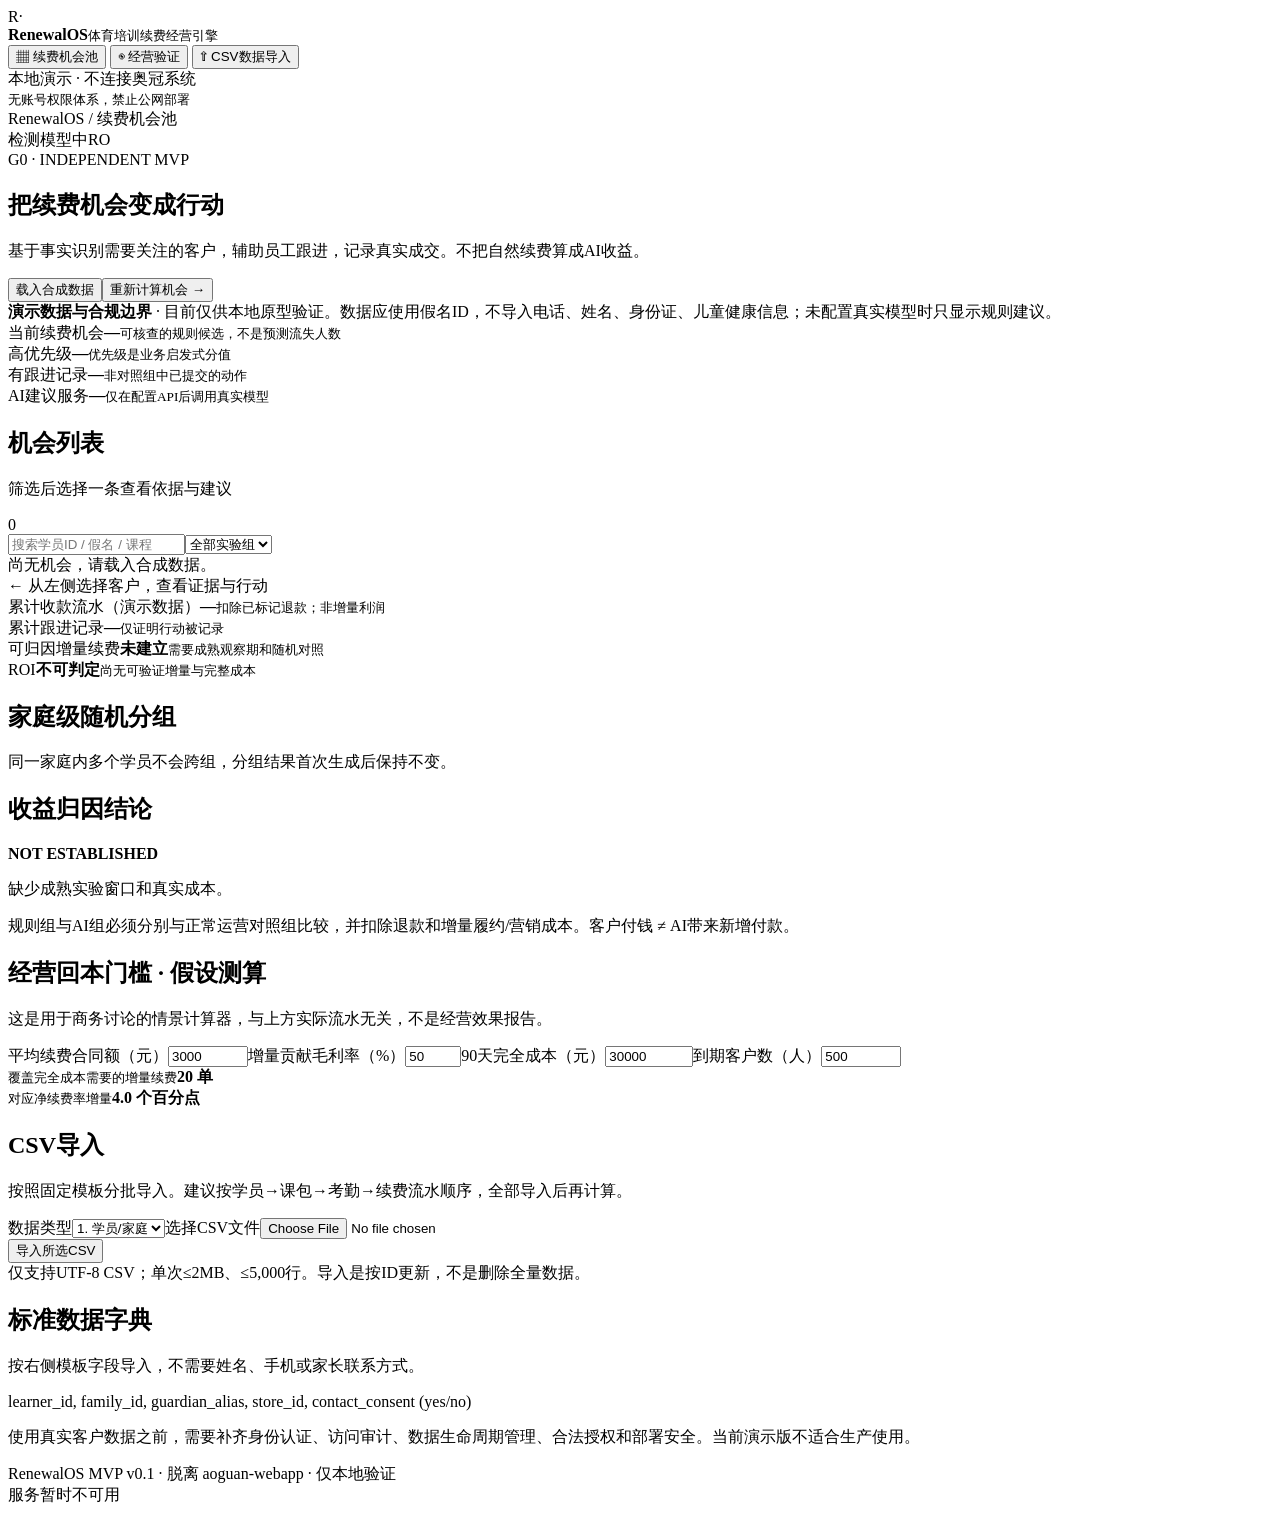
==== static/index.html @ b6a42761 "feat: deliver runnable RenewalOS G0.2 standalone MVP with audited experiments and tests" ====
<!doctype html>
<html lang="zh-CN"><head><meta charset="utf-8"/><meta name="viewport" content="width=device-width,initial-scale=1"/>
<title>RenewalOS | 续费经营工作台</title><link rel="stylesheet" href="/static/style.css"/></head>
<body>
<div class="shell">
  <aside class="side">
    <div class="brand"><div class="brand-logo">R<span>·</span></div><div><strong>RenewalOS</strong><small>体育培训续费经营引擎</small></div></div>
    <nav aria-label="主导航">
      <button class="nav active" data-view="opportunities"><span>▦</span> 续费机会池</button>
      <button class="nav" data-view="insights"><span>◉</span> 经营验证</button>
      <button class="nav" data-view="import"><span>⇧</span> CSV数据导入</button>
    </nav>
    <div class="side-bottom"><span class="dot"></span> 本地演示 · 不连接奥冠系统<br/><small>无账号权限体系，禁止公网部署</small></div>
  </aside>
  <main class="main">
    <div class="topbar"><div class="crumb">RenewalOS <span>/</span> <span id="viewName">续费机会池</span></div><div class="topright"><span id="modelStatus" class="pill">检测模型中</span><span class="avatar">RO</span></div></div>
    <section class="header"><div><div class="eyebrow">G0 · INDEPENDENT MVP</div><h1 id="pageTitle">把续费机会变成行动</h1><p id="pageDescription">基于事实识别需要关注的客户，辅助员工跟进，记录真实成交。不把自然续费算成AI收益。</p></div><div class="header-actions"><button class="button light" id="loadDemo">载入合成数据</button><button class="button primary" id="recompute">重新计算机会 →</button></div></section>
    <div class="warning"><strong>演示数据与合规边界</strong> · 目前仅供本地原型验证。数据应使用假名ID，不导入电话、姓名、身份证、儿童健康信息；未配置真实模型时只显示规则建议。</div>
    <section id="opportunities" class="page visible">
      <div class="stat-grid"><article class="stat"><span>当前续费机会</span><strong id="statCount">—</strong><small>可核查的规则候选，不是预测流失人数</small></article><article class="stat"><span>高优先级</span><strong id="statHigh">—</strong><small>优先级是业务启发式分值</small></article><article class="stat"><span>有跟进记录</span><strong id="statFollowed">—</strong><small>非对照组中已提交的动作</small></article><article class="stat"><span>AI建议服务</span><strong id="statAI">—</strong><small>仅在配置API后调用真实模型</small></article></div>
      <div class="workspace"><div class="list-panel"><div class="panel-title"><div><h2>机会列表</h2><p>筛选后选择一条查看依据与建议</p></div><span id="listCount" class="count">0</span></div><div class="filters"><input id="search" placeholder="搜索学员ID / 假名 / 课程" aria-label="搜索续费机会"/><select id="arm" aria-label="实验分组"><option value="all">全部实验组</option><option value="ai">AI组</option><option value="rules">规则组</option><option value="control">对照组</option></select></div><div id="opportunityList" class="opportunity-list"><div class="empty">尚无机会，请载入合成数据。</div></div></div>
      <div class="detail-panel" id="detail"><div class="empty large">← 从左侧选择客户，查看证据与行动</div></div></div>
    </section>
    <section id="insights" class="page"><div class="stat-grid"><article class="stat"><span>累计收款流水（演示数据）</span><strong id="netPaid">—</strong><small>扣除已标记退款；非增量利润</small></article><article class="stat"><span>累计跟进记录</span><strong id="followupEvents">—</strong><small>仅证明行动被记录</small></article><article class="stat"><span>可归因增量续费</span><strong>未建立</strong><small>需要成熟观察期和随机对照</small></article><article class="stat"><span>ROI</span><strong>不可判定</strong><small>尚无可验证增量与完整成本</small></article></div>
      <div class="two-col"><div class="card"><h2>家庭级随机分组</h2><p>同一家庭内多个学员不会跨组，分组结果首次生成后保持不变。</p><div id="armBars" class="arm-bars"></div></div><div class="card"><h2>收益归因结论</h2><div class="evidence"><span class="risk-dot"></span><div><strong>NOT ESTABLISHED</strong><p id="attributionNote">缺少成熟实验窗口和真实成本。</p></div></div><p>规则组与AI组必须分别与正常运营对照组比较，并扣除退款和增量履约/营销成本。客户付钱 ≠ AI带来新增付款。</p></div></div>
      <div class="card scenario"><h2>经营回本门槛 · 假设测算</h2><p>这是用于商务讨论的情景计算器，与上方实际流水无关，不是经营效果报告。</p><div class="scenario-grid"><label>平均续费合同额（元）<input id="calcPrice" type="number" min="0" max="100000" value="3000"/></label><label>增量贡献毛利率（%）<input id="calcMargin" type="number" min="1" max="100" value="50"/></label><label>90天完全成本（元）<input id="calcCost" type="number" min="0" max="1000000" value="30000"/></label><label>到期客户数（人）<input id="calcCustomers" type="number" min="1" max="100000" value="500"/></label></div><div class="scenario-result"><div><small>覆盖完全成本需要的增量续费</small><strong id="calcDeals">—</strong></div><div><small>对应净续费率增量</small><strong id="calcUplift">—</strong></div></div></div>
    </section>
    <section id="import" class="page"><div class="two-col"><div class="card"><h2>CSV导入</h2><p>按照固定模板分批导入。建议按学员→课包→考勤→续费流水顺序，全部导入后再计算。</p><div class="import-grid"><label>数据类型<select id="importKind"><option value="learners">1. 学员/家庭</option><option value="packages">2. 课包</option><option value="attendance">3. 考勤</option><option value="renewals">4. 续费付款</option></select></label><label>选择CSV文件<input type="file" id="csvFile" accept=".csv,text/csv"/></label></div><button class="button primary" id="upload">导入所选CSV</button><div class="hint" id="importHint">仅支持UTF-8 CSV；单次≤2MB、≤5,000行。导入是按ID更新，不是删除全量数据。</div></div><div class="card"><h2>标准数据字典</h2><p>按右侧模板字段导入，不需要姓名、手机或家长联系方式。</p><div id="schemaText" class="schema"></div><p class="small">使用真实客户数据之前，需要补齐身份认证、访问审计、数据生命周期管理、合法授权和部署安全。当前演示版不适合生产使用。</p></div></div></section>
    <footer>RenewalOS MVP v0.1 · 脱离 aoguan-webapp · 仅本地验证</footer>
  </main>
</div>
<div id="toast" role="status" aria-live="polite"></div>
<script src="/static/app.js"></script>
</body></html>
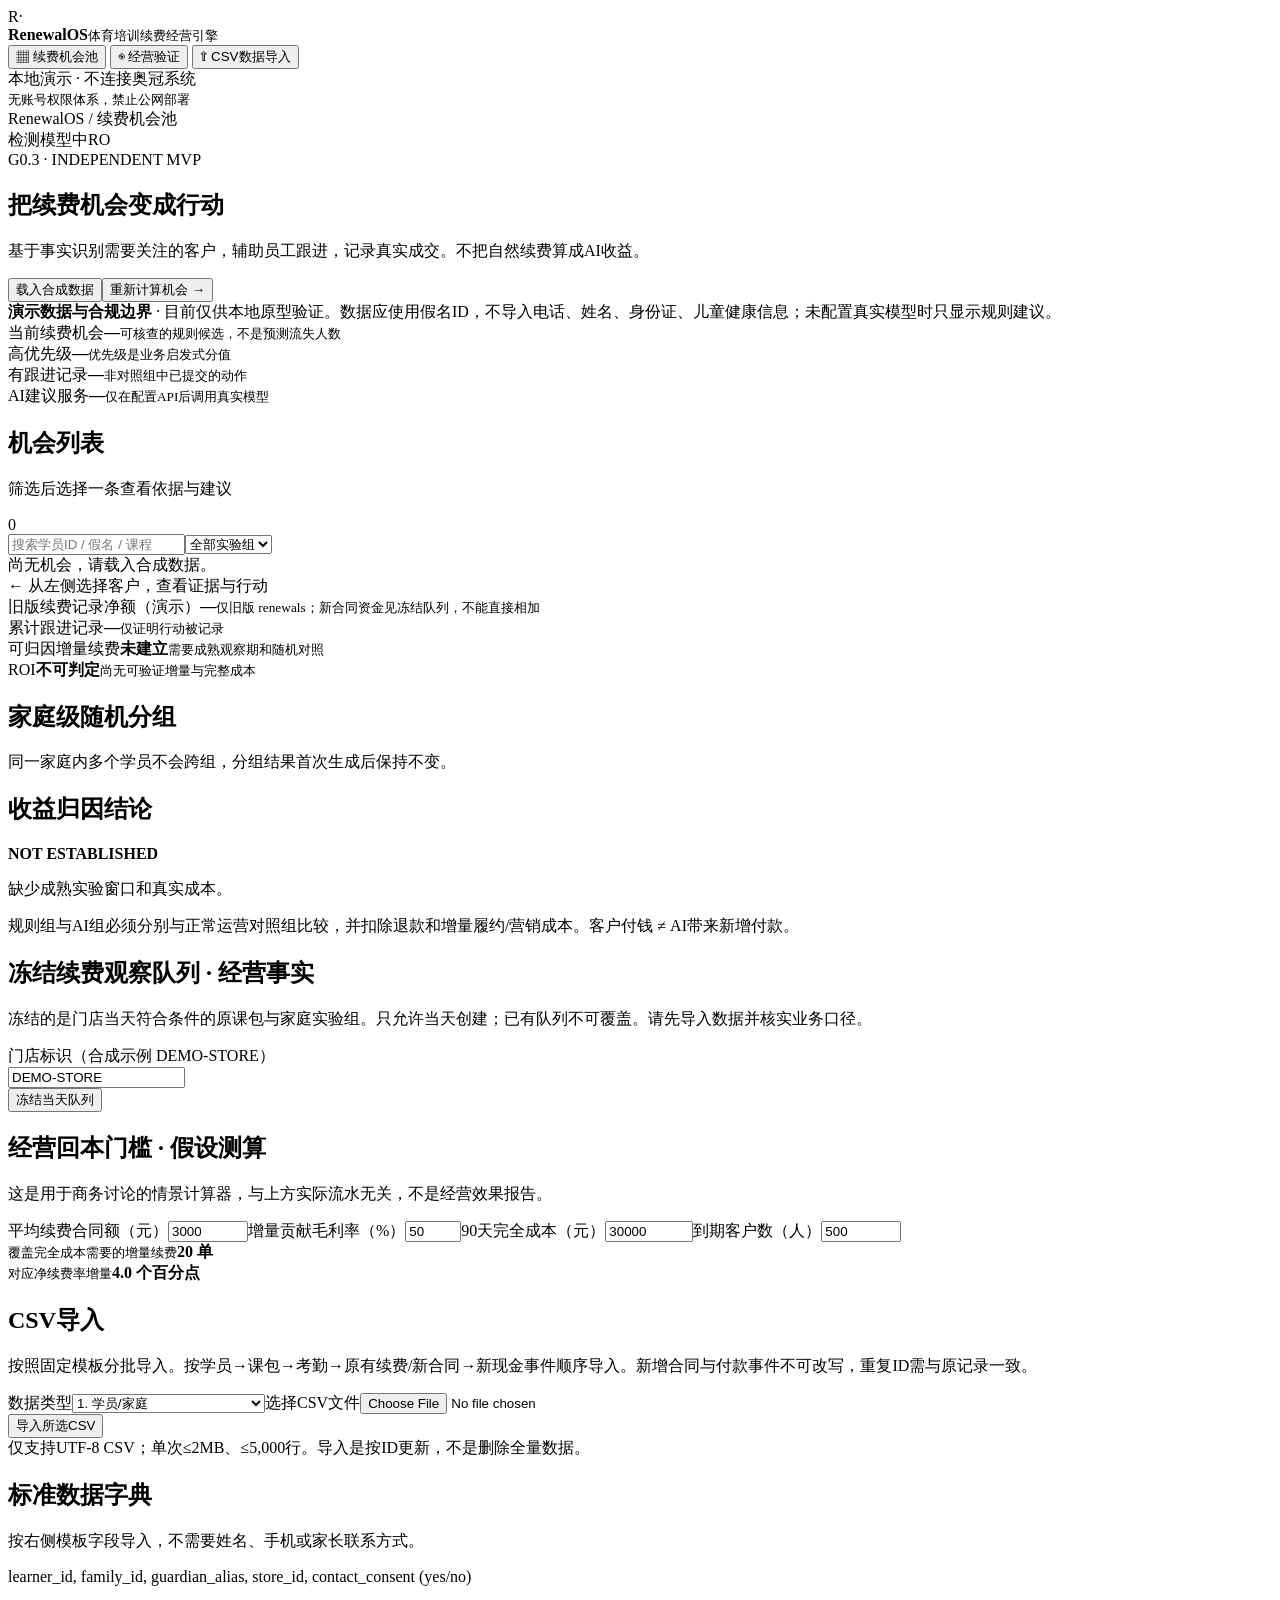
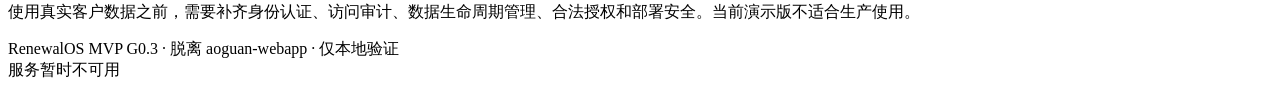
==== commit 385fbce4: "feat(g03): static/index.html UI and regression coverage" ====
--- a/static/index.html
+++ b/static/index.html
@@ -14,21 +14,27 @@
   </aside>
   <main class="main">
     <div class="topbar"><div class="crumb">RenewalOS <span>/</span> <span id="viewName">续费机会池</span></div><div class="topright"><span id="modelStatus" class="pill">检测模型中</span><span class="avatar">RO</span></div></div>
-    <section class="header"><div><div class="eyebrow">G0 · INDEPENDENT MVP</div><h1 id="pageTitle">把续费机会变成行动</h1><p id="pageDescription">基于事实识别需要关注的客户，辅助员工跟进，记录真实成交。不把自然续费算成AI收益。</p></div><div class="header-actions"><button class="button light" id="loadDemo">载入合成数据</button><button class="button primary" id="recompute">重新计算机会 →</button></div></section>
+    <section class="header"><div><div class="eyebrow">G0.3 · INDEPENDENT MVP</div><h1 id="pageTitle">把续费机会变成行动</h1><p id="pageDescription">基于事实识别需要关注的客户，辅助员工跟进，记录真实成交。不把自然续费算成AI收益。</p></div><div class="header-actions"><button class="button light" id="loadDemo">载入合成数据</button><button class="button primary" id="recompute">重新计算机会 →</button></div></section>
     <div class="warning"><strong>演示数据与合规边界</strong> · 目前仅供本地原型验证。数据应使用假名ID，不导入电话、姓名、身份证、儿童健康信息；未配置真实模型时只显示规则建议。</div>
     <section id="opportunities" class="page visible">
       <div class="stat-grid"><article class="stat"><span>当前续费机会</span><strong id="statCount">—</strong><small>可核查的规则候选，不是预测流失人数</small></article><article class="stat"><span>高优先级</span><strong id="statHigh">—</strong><small>优先级是业务启发式分值</small></article><article class="stat"><span>有跟进记录</span><strong id="statFollowed">—</strong><small>非对照组中已提交的动作</small></article><article class="stat"><span>AI建议服务</span><strong id="statAI">—</strong><small>仅在配置API后调用真实模型</small></article></div>
       <div class="workspace"><div class="list-panel"><div class="panel-title"><div><h2>机会列表</h2><p>筛选后选择一条查看依据与建议</p></div><span id="listCount" class="count">0</span></div><div class="filters"><input id="search" placeholder="搜索学员ID / 假名 / 课程" aria-label="搜索续费机会"/><select id="arm" aria-label="实验分组"><option value="all">全部实验组</option><option value="ai">AI组</option><option value="rules">规则组</option><option value="control">对照组</option></select></div><div id="opportunityList" class="opportunity-list"><div class="empty">尚无机会，请载入合成数据。</div></div></div>
       <div class="detail-panel" id="detail"><div class="empty large">← 从左侧选择客户，查看证据与行动</div></div></div>
     </section>
-    <section id="insights" class="page"><div class="stat-grid"><article class="stat"><span>累计收款流水（演示数据）</span><strong id="netPaid">—</strong><small>扣除已标记退款；非增量利润</small></article><article class="stat"><span>累计跟进记录</span><strong id="followupEvents">—</strong><small>仅证明行动被记录</small></article><article class="stat"><span>可归因增量续费</span><strong>未建立</strong><small>需要成熟观察期和随机对照</small></article><article class="stat"><span>ROI</span><strong>不可判定</strong><small>尚无可验证增量与完整成本</small></article></div>
+    <section id="insights" class="page"><div class="stat-grid"><article class="stat"><span>旧版续费记录净额（演示）</span><strong id="netPaid">—</strong><small>仅旧版 renewals；新合同资金见冻结队列，不能直接相加</small></article><article class="stat"><span>累计跟进记录</span><strong id="followupEvents">—</strong><small>仅证明行动被记录</small></article><article class="stat"><span>可归因增量续费</span><strong>未建立</strong><small>需要成熟观察期和随机对照</small></article><article class="stat"><span>ROI</span><strong>不可判定</strong><small>尚无可验证增量与完整成本</small></article></div>
       <div class="two-col"><div class="card"><h2>家庭级随机分组</h2><p>同一家庭内多个学员不会跨组，分组结果首次生成后保持不变。</p><div id="armBars" class="arm-bars"></div></div><div class="card"><h2>收益归因结论</h2><div class="evidence"><span class="risk-dot"></span><div><strong>NOT ESTABLISHED</strong><p id="attributionNote">缺少成熟实验窗口和真实成本。</p></div></div><p>规则组与AI组必须分别与正常运营对照组比较，并扣除退款和增量履约/营销成本。客户付钱 ≠ AI带来新增付款。</p></div></div>
+      <div class="card scenario"><h2>冻结续费观察队列 · 经营事实</h2>
+        <p>冻结的是门店当天符合条件的原课包与家庭实验组。只允许当天创建；已有队列不可覆盖。请先导入数据并核实业务口径。</p>
+        <div class="import-grid" style="max-width:330px"><label>门店标识（合成示例 DEMO-STORE）<input id="cohortStore" value="DEMO-STORE" maxlength="100"/></label></div>
+        <button class="button primary" id="freezeCohort">冻结当天队列</button>
+        <div id="cohortReports" class="cohort-reports" aria-live="polite"></div>
+      </div>
       <div class="card scenario"><h2>经营回本门槛 · 假设测算</h2><p>这是用于商务讨论的情景计算器，与上方实际流水无关，不是经营效果报告。</p><div class="scenario-grid"><label>平均续费合同额（元）<input id="calcPrice" type="number" min="0" max="100000" value="3000"/></label><label>增量贡献毛利率（%）<input id="calcMargin" type="number" min="1" max="100" value="50"/></label><label>90天完全成本（元）<input id="calcCost" type="number" min="0" max="1000000" value="30000"/></label><label>到期客户数（人）<input id="calcCustomers" type="number" min="1" max="100000" value="500"/></label></div><div class="scenario-result"><div><small>覆盖完全成本需要的增量续费</small><strong id="calcDeals">—</strong></div><div><small>对应净续费率增量</small><strong id="calcUplift">—</strong></div></div></div>
     </section>
-    <section id="import" class="page"><div class="two-col"><div class="card"><h2>CSV导入</h2><p>按照固定模板分批导入。建议按学员→课包→考勤→续费流水顺序，全部导入后再计算。</p><div class="import-grid"><label>数据类型<select id="importKind"><option value="learners">1. 学员/家庭</option><option value="packages">2. 课包</option><option value="attendance">3. 考勤</option><option value="renewals">4. 续费付款</option></select></label><label>选择CSV文件<input type="file" id="csvFile" accept=".csv,text/csv"/></label></div><button class="button primary" id="upload">导入所选CSV</button><div class="hint" id="importHint">仅支持UTF-8 CSV；单次≤2MB、≤5,000行。导入是按ID更新，不是删除全量数据。</div></div><div class="card"><h2>标准数据字典</h2><p>按右侧模板字段导入，不需要姓名、手机或家长联系方式。</p><div id="schemaText" class="schema"></div><p class="small">使用真实客户数据之前，需要补齐身份认证、访问审计、数据生命周期管理、合法授权和部署安全。当前演示版不适合生产使用。</p></div></div></section>
-    <footer>RenewalOS MVP v0.1 · 脱离 aoguan-webapp · 仅本地验证</footer>
+    <section id="import" class="page"><div class="two-col"><div class="card"><h2>CSV导入</h2><p>按照固定模板分批导入。按学员→课包→考勤→原有续费/新合同→新现金事件顺序导入。新增合同与付款事件不可改写，重复ID需与原记录一致。</p><div class="import-grid"><label>数据类型<select id="importKind"><option value="learners">1. 学员/家庭</option><option value="packages">2. 课包</option><option value="attendance">3. 考勤</option><option value="renewals">4. 旧版续费记录（独立口径）</option><option value="contracts">5. 新续费合同</option><option value="cash_events">6. 合同付款/退款事件</option></select></label><label>选择CSV文件<input type="file" id="csvFile" accept=".csv,text/csv"/></label></div><button class="button primary" id="upload">导入所选CSV</button><div class="hint" id="importHint">仅支持UTF-8 CSV；单次≤2MB、≤5,000行。导入是按ID更新，不是删除全量数据。</div></div><div class="card"><h2>标准数据字典</h2><p>按右侧模板字段导入，不需要姓名、手机或家长联系方式。</p><div id="schemaText" class="schema"></div><p class="small">使用真实客户数据之前，需要补齐身份认证、访问审计、数据生命周期管理、合法授权和部署安全。当前演示版不适合生产使用。</p></div></div></section>
+    <footer>RenewalOS MVP G0.3 · 脱离 aoguan-webapp · 仅本地验证</footer>
   </main>
 </div>
 <div id="toast" role="status" aria-live="polite"></div>
 <script src="/static/app.js"></script>
-</body></html>+</body></html>
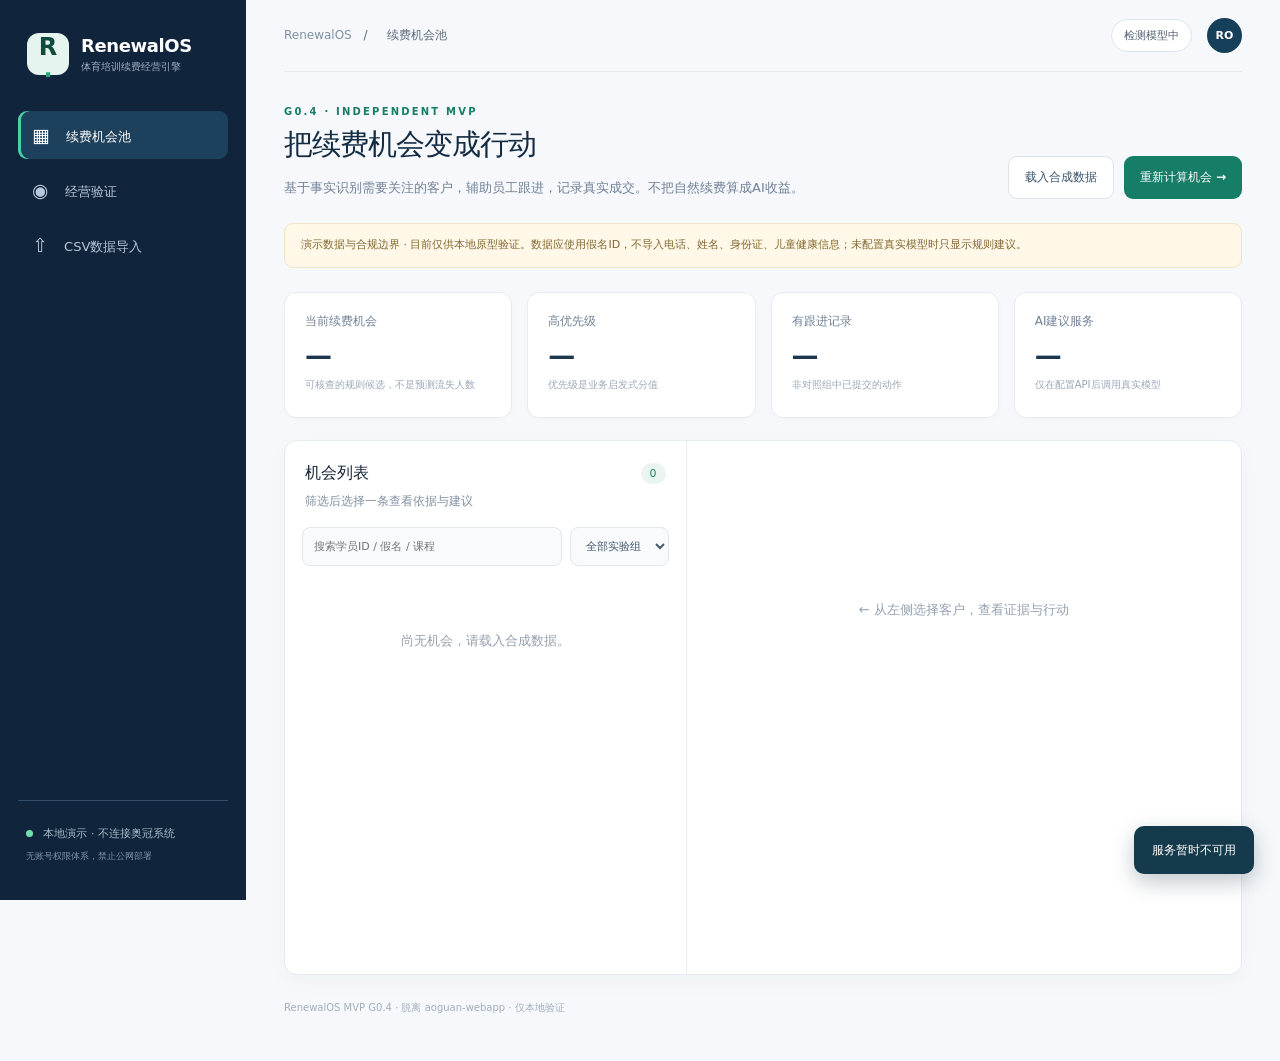
==== commit 03a96075: "feat(g04): static/index.html evaluation UI and release metadata" ====
--- a/static/index.html
+++ b/static/index.html
@@ -14,7 +14,7 @@
   </aside>
   <main class="main">
     <div class="topbar"><div class="crumb">RenewalOS <span>/</span> <span id="viewName">续费机会池</span></div><div class="topright"><span id="modelStatus" class="pill">检测模型中</span><span class="avatar">RO</span></div></div>
-    <section class="header"><div><div class="eyebrow">G0.3 · INDEPENDENT MVP</div><h1 id="pageTitle">把续费机会变成行动</h1><p id="pageDescription">基于事实识别需要关注的客户，辅助员工跟进，记录真实成交。不把自然续费算成AI收益。</p></div><div class="header-actions"><button class="button light" id="loadDemo">载入合成数据</button><button class="button primary" id="recompute">重新计算机会 →</button></div></section>
+    <section class="header"><div><div class="eyebrow">G0.4 · INDEPENDENT MVP</div><h1 id="pageTitle">把续费机会变成行动</h1><p id="pageDescription">基于事实识别需要关注的客户，辅助员工跟进，记录真实成交。不把自然续费算成AI收益。</p></div><div class="header-actions"><button class="button light" id="loadDemo">载入合成数据</button><button class="button primary" id="recompute">重新计算机会 →</button></div></section>
     <div class="warning"><strong>演示数据与合规边界</strong> · 目前仅供本地原型验证。数据应使用假名ID，不导入电话、姓名、身份证、儿童健康信息；未配置真实模型时只显示规则建议。</div>
     <section id="opportunities" class="page visible">
       <div class="stat-grid"><article class="stat"><span>当前续费机会</span><strong id="statCount">—</strong><small>可核查的规则候选，不是预测流失人数</small></article><article class="stat"><span>高优先级</span><strong id="statHigh">—</strong><small>优先级是业务启发式分值</small></article><article class="stat"><span>有跟进记录</span><strong id="statFollowed">—</strong><small>非对照组中已提交的动作</small></article><article class="stat"><span>AI建议服务</span><strong id="statAI">—</strong><small>仅在配置API后调用真实模型</small></article></div>
@@ -29,12 +29,19 @@
         <button class="button primary" id="freezeCohort">冻结当天队列</button>
         <div id="cohortReports" class="cohort-reports" aria-live="polite"></div>
       </div>
+      <div class="card scenario" id="qualityPanel"><h2>AI建议质量门槛 · G0.4</h2>
+        <p>离线固定合成案例只验证证据与行动约束；真实模型测评最多调用4个合成案例，可能产生API费用。两者都不代表业务ROI。</p>
+        <div class="scenario-result"><div><small>规则基线（机器检查）</small><strong id="qualityBaseline">—</strong></div>
+        <div><small>真实模型机器检查</small><strong id="qualityModel">未运行</strong></div></div>
+        <div class="header-actions"><button class="button light" id="baselineTest">运行离线规则基线</button><button class="button light" id="modelBenchmark">对4个合成案例调用真实模型</button></div>
+        <div id="qualityDetails" class="detail-note" aria-live="polite">真实模型建议必须通过机器门槛并接受员工审核，才可以作为候选行动。</div>
+      </div>
       <div class="card scenario"><h2>经营回本门槛 · 假设测算</h2><p>这是用于商务讨论的情景计算器，与上方实际流水无关，不是经营效果报告。</p><div class="scenario-grid"><label>平均续费合同额（元）<input id="calcPrice" type="number" min="0" max="100000" value="3000"/></label><label>增量贡献毛利率（%）<input id="calcMargin" type="number" min="1" max="100" value="50"/></label><label>90天完全成本（元）<input id="calcCost" type="number" min="0" max="1000000" value="30000"/></label><label>到期客户数（人）<input id="calcCustomers" type="number" min="1" max="100000" value="500"/></label></div><div class="scenario-result"><div><small>覆盖完全成本需要的增量续费</small><strong id="calcDeals">—</strong></div><div><small>对应净续费率增量</small><strong id="calcUplift">—</strong></div></div></div>
     </section>
     <section id="import" class="page"><div class="two-col"><div class="card"><h2>CSV导入</h2><p>按照固定模板分批导入。按学员→课包→考勤→原有续费/新合同→新现金事件顺序导入。新增合同与付款事件不可改写，重复ID需与原记录一致。</p><div class="import-grid"><label>数据类型<select id="importKind"><option value="learners">1. 学员/家庭</option><option value="packages">2. 课包</option><option value="attendance">3. 考勤</option><option value="renewals">4. 旧版续费记录（独立口径）</option><option value="contracts">5. 新续费合同</option><option value="cash_events">6. 合同付款/退款事件</option></select></label><label>选择CSV文件<input type="file" id="csvFile" accept=".csv,text/csv"/></label></div><button class="button primary" id="upload">导入所选CSV</button><div class="hint" id="importHint">仅支持UTF-8 CSV；单次≤2MB、≤5,000行。导入是按ID更新，不是删除全量数据。</div></div><div class="card"><h2>标准数据字典</h2><p>按右侧模板字段导入，不需要姓名、手机或家长联系方式。</p><div id="schemaText" class="schema"></div><p class="small">使用真实客户数据之前，需要补齐身份认证、访问审计、数据生命周期管理、合法授权和部署安全。当前演示版不适合生产使用。</p></div></div></section>
-    <footer>RenewalOS MVP G0.3 · 脱离 aoguan-webapp · 仅本地验证</footer>
+    <footer>RenewalOS MVP G0.4 · 脱离 aoguan-webapp · 仅本地验证</footer>
   </main>
 </div>
 <div id="toast" role="status" aria-live="polite"></div>
 <script src="/static/app.js"></script>
-</body></html>
+</body></html>
--- a/static/style.css
+++ b/static/style.css
@@ -0,0 +1,5 @@
+:root{font-family:Inter,"PingFang SC","Microsoft Yahei",system-ui,sans-serif;color:#172536;background:#f6f8fb;font-synthesis:none}*{box-sizing:border-box}body{margin:0}button,input,select,textarea{font:inherit}button{cursor:pointer}button:disabled{cursor:not-allowed;opacity:.52}.shell{display:flex;min-height:100vh}.side{width:246px;flex-shrink:0;background:#10243b;color:#dce6f1;padding:29px 18px;display:flex;flex-direction:column;position:sticky;top:0;height:100vh}.brand{display:flex;gap:12px;align-items:center;padding:4px 9px 36px}.brand-logo{width:42px;height:42px;border-radius:12px;background:#e5f4ee;color:#114b3c;display:grid;place-items:center;font-size:24px;font-weight:850}.brand-logo span{color:#22aa78}.brand strong{color:white;font-size:18px;letter-spacing:-.4px}.brand small{display:block;font-size:10px;color:#9eafc4;margin-top:4px}.side nav{display:grid;gap:7px}.nav{border:0;text-align:left;color:#b8c8da;background:transparent;padding:13px 14px;border-radius:9px;font-size:13px}.nav span{font-size:19px;margin-right:12px;vertical-align:-1px}.nav:hover{background:#1e3853}.nav.active{background:#1d405d;color:#fff;font-weight:700;box-shadow:inset 3px 0 #48d0a6}.side-bottom{margin-top:auto;border-top:1px solid #36506b;padding:22px 8px 4px;color:#a7bbca;font-size:11px;line-height:2}.side-bottom small{color:#7e94ac}.dot{display:inline-block;width:7px;height:7px;border-radius:50%;background:#6fe0a9;margin-right:7px}.main{min-width:0;flex:1;padding:0 38px 20px;max-width:1800px;margin:0 auto}.topbar{height:72px;border-bottom:1px solid #e4eaf0;display:flex;align-items:center;justify-content:space-between}.crumb{font-size:12px;color:#8190a2}.crumb span{padding:0 8px;color:#5d6a7a}.topright{display:flex;gap:15px;align-items:center}.pill{border:1px solid #dde5ed;background:white;color:#526071;border-radius:50px;padding:8px 12px;font-size:11px}.avatar{width:35px;height:35px;border-radius:50%;background:#163f5a;color:white;display:grid;place-items:center;font-size:11px;font-weight:bold}.header{display:flex;align-items:end;justify-content:space-between;gap:20px;padding:34px 0 24px}.eyebrow{font-size:10px;letter-spacing:2.2px;color:#167e67;font-weight:800}.header h1{font-size:29px;margin:8px 0 11px;letter-spacing:-1px;color:#142c43}.header p{font-size:13px;color:#718197;margin:0;line-height:1.8}.header-actions{display:flex;gap:10px;flex-wrap:wrap}.button{border:0;border-radius:9px;font-size:12px;font-weight:750;padding:12px 16px;white-space:nowrap}.button.primary{color:white;background:#167d67}.button.primary:hover{background:#0f6d59}.button.light{color:#37546a;background:white;border:1px solid #dce5eb}.button.light:hover{background:#e7f0f3}.warning{background:#fff8e9;color:#83672f;border:1px solid #f1e4c5;border-radius:9px;padding:12px 16px;font-size:11px;line-height:1.7;margin-bottom:24px}.page{display:none}.page.visible{display:block}.stat-grid{display:grid;grid-template-columns:repeat(4,minmax(0,1fr));gap:15px;margin:0 0 22px}.stat{padding:20px 20px 18px;background:white;border:1px solid #e6ecf2;border-radius:12px;box-shadow:0 2px 9px #1e3b5504;min-height:126px}.stat span{display:block;color:#708297;font-size:12px}.stat strong{display:block;color:#1c374f;font-size:27px;margin:10px 0 6px;letter-spacing:-.7px}.stat small{display:block;color:#9aa8b8;font-size:10px;line-height:1.6}.workspace{display:grid;grid-template-columns:minmax(310px,42%) minmax(360px,58%);border:1px solid #e5ebf0;border-radius:13px;overflow:hidden;background:white;min-height:535px;box-shadow:0 6px 22px #1a355508}.list-panel{border-right:1px solid #e8edf2;min-width:0}.panel-title{display:flex;align-items:start;justify-content:space-between;padding:22px 20px 14px}.panel-title h2,.card h2{font-size:16px;margin:0 0 6px}.panel-title p,.card p{font-size:12px;color:#8190a2;line-height:1.9;margin:0}.count{border-radius:50px;background:#eaf5f2;color:#21816b;font-size:11px;padding:4px 9px}.filters{display:flex;gap:8px;padding:0 17px 16px}.filters input,.filters select,.import-grid select,.import-grid input{border:1px solid #e1e8ee;background:#f8fafc;padding:11px;border-radius:8px;min-width:0;outline:none;color:#45586d;font-size:11px}.filters input{flex:1}.filters select{max-width:125px}.opportunity-list{overflow-y:auto;max-height:650px}.opp-row{width:100%;background:white;border:0;border-top:1px solid #edf1f4;display:flex;gap:10px;text-align:left;padding:17px 20px;align-items:center}.opp-row:hover,.opp-row.selected{background:#f0f7f6}.opp-row.selected{box-shadow:inset 3px 0 #14826b}.opp-icon{width:35px;height:35px;border-radius:10px;background:#edf3f6;flex-shrink:0;display:grid;place-items:center;font-size:12px;color:#4a647c;font-weight:800}.opp-main{flex:1;min-width:0}.opp-main strong{font-size:12px}.opp-main p{margin:6px 0 0;font-size:10px;color:#8290a3;white-space:nowrap;overflow:hidden;text-overflow:ellipsis}.opp-meta{display:grid;gap:5px;justify-items:end}.score{font-size:11px;color:#846f42;background:#fff2dd;padding:4px 7px;border-radius:6px;font-weight:700}.tag{display:inline-block;font-size:10px;border-radius:5px;padding:4px 6px;background:#edf2f6;color:#567184}.tag.ai{background:#e5f4ed;color:#25826b}.tag.control{background:#f0eff5;color:#84798f}.detail-panel{padding:25px 26px}.detail-eyebrow{font-size:10px;font-weight:800;letter-spacing:1.4px;color:#23826c}.detail-title{display:flex;align-items:center;justify-content:space-between;margin:8px 0 5px}.detail-title h2{font-size:21px;margin:0}.detail-subtitle{font-size:11px;color:#8b99aa}.divider{height:1px;background:#ecf0f4;margin:20px 0}.detail-panel h3{font-size:12px;margin:0 0 11px;color:#415a6e}.signals{display:flex;flex-wrap:wrap;gap:8px}.signal{padding:8px 10px;background:#f0f5f8;border-radius:7px;font-size:11px;color:#506b80}.advice{border-left:3px solid #1e947c;background:#eef8f5;padding:15px 17px;border-radius:0 8px 8px 0;font-size:12px;line-height:1.85;color:#385e56}.advice.source{margin-top:8px;background:#f3f5f9;border-color:#9baec1}.detail-form{display:grid;grid-template-columns:1fr 1fr;gap:10px}.detail-form label{font-size:11px;color:#748294;display:flex;flex-direction:column;gap:8px}.detail-form input,.detail-form select,.detail-form textarea{border:1px solid #dce5eb;border-radius:8px;padding:10px;width:100%;font-size:12px;color:#33495b;outline:none}.detail-form .wide{grid-column:1 / -1}.detail-note{background:#fbf8f0;border:1px solid #efe7d5;color:#987c42;padding:12px;border-radius:7px;font-size:11px;line-height:1.7}.empty{padding:50px 24px;color:#94a1b0;font-size:13px;text-align:center}.empty.large{padding:135px 20px}.two-col{display:grid;grid-template-columns:1fr 1fr;gap:18px}.card{background:white;padding:28px;border-radius:12px;border:1px solid #e5ebf1;min-height:230px}.arm-bars{display:grid;gap:13px;margin-top:24px}.arm-row{display:grid;grid-template-columns:72px 1fr 42px;gap:12px;align-items:center;font-size:12px}.track{background:#e9eef2;border-radius:12px;height:9px;overflow:hidden}.fill{height:100%;background:#368e7c;border-radius:12px}.evidence{display:flex;gap:11px;align-items:start;background:#fff8e8;border-radius:9px;padding:16px;color:#9c7731;margin:22px 0}.evidence strong{font-size:12px}.evidence p{margin-top:8px}.risk-dot{width:9px;height:9px;background:#d7ab52;border-radius:50%;margin-top:4px}.import-grid{display:grid;gap:15px;margin:18px 0}.import-grid label{display:grid;gap:7px;font-size:12px;color:#67798b}.schema{margin-top:18px;border-radius:8px;background:#f3f7fa;padding:14px;white-space:pre-wrap;overflow-wrap:anywhere;font-size:11px;line-height:2;color:#2d5e7b}.hint,.small{font-size:11px;color:#8c98a7;line-height:1.8;margin-top:14px}footer{color:#a2afba;font-size:10px;margin:26px 0}#toast{position:fixed;right:26px;bottom:26px;background:#153a4c;color:#fff;max-width:380px;padding:14px 18px;font-size:12px;line-height:1.7;border-radius:10px;box-shadow:0 8px 22px #152f3d44;display:none;z-index:4}@media(max-width:1050px){.main{padding:0 22px}.stat-grid{grid-template-columns:repeat(2,1fr)}.workspace{grid-template-columns:1fr}.list-panel{border-right:none;border-bottom:1px solid #e6ebef}.opportunity-list{max-height:280px}.header{align-items:start;flex-direction:column}}@media(max-width:670px){.shell{display:block}.side{width:auto;height:auto;position:static;padding:12px}.brand{padding:4px 8px}.side nav{display:flex;overflow-x:auto}.nav{white-space:nowrap}.side-bottom{display:none}.header h1{font-size:24px}.two-col{grid-template-columns:1fr}.stat-grid{gap:8px}.stat{padding:13px}.stat strong{font-size:20px}.detail-panel{padding:18px}.header-actions{width:100%}}
+
+.scenario{margin-top:18px}.scenario-grid{display:grid;grid-template-columns:repeat(4,minmax(0,1fr));gap:12px;margin-top:18px}.scenario-grid label{font-size:11px;color:#718599;display:grid;gap:7px}.scenario-grid input{width:100%;border:1px solid #dbe7ed;border-radius:8px;padding:11px;font-size:13px}.scenario-result{display:flex;gap:40px;border-top:1px solid #e8eef0;padding-top:18px;margin-top:20px}.scenario-result div{display:grid;gap:6px}.scenario-result small{font-size:11px;color:#8a9cab}.scenario-result strong{font-size:25px;color:#167d67}@media(max-width:900px){.scenario-grid{grid-template-columns:repeat(2,1fr)}}
+
+.cohort-reports{display:grid;gap:12px;margin-top:20px}.cohort-card{border:1px solid #e4ecf0;border-radius:8px;padding:15px;background:#f8fbfc;font-size:12px}.cohort-grid{display:grid;grid-template-columns:repeat(3,1fr);gap:10px;margin:12px 0}.cohort-arm{border-radius:6px;padding:10px;background:white;color:#587083;font-size:11px}.event-lines{display:grid;gap:7px;margin-top:10px}.event-line{border-left:2px solid #7c9dab;background:#f7f9fb;padding:9px;font-size:11px;overflow-wrap:anywhere}@media(max-width:750px){.cohort-grid{grid-template-columns:1fr}}
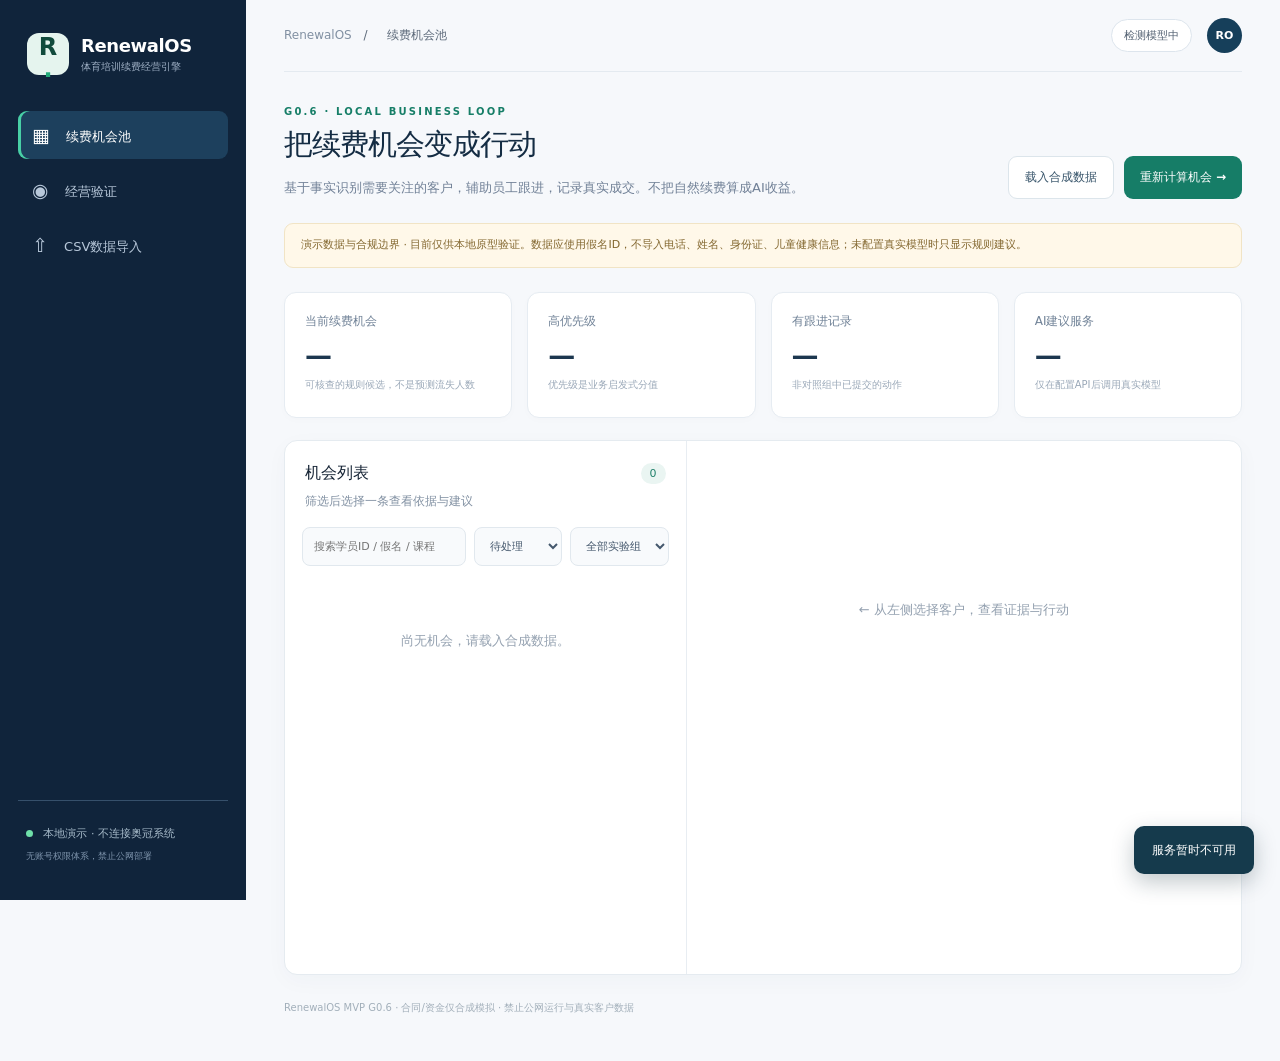
==== commit a42167e3: "feat(g06): update static/index.html with operational workflow" ====
--- a/static/index.html
+++ b/static/index.html
@@ -14,11 +14,11 @@
   </aside>
   <main class="main">
     <div class="topbar"><div class="crumb">RenewalOS <span>/</span> <span id="viewName">续费机会池</span></div><div class="topright"><span id="modelStatus" class="pill">检测模型中</span><span class="avatar">RO</span></div></div>
-    <section class="header"><div><div class="eyebrow">G0.4 · INDEPENDENT MVP</div><h1 id="pageTitle">把续费机会变成行动</h1><p id="pageDescription">基于事实识别需要关注的客户，辅助员工跟进，记录真实成交。不把自然续费算成AI收益。</p></div><div class="header-actions"><button class="button light" id="loadDemo">载入合成数据</button><button class="button primary" id="recompute">重新计算机会 →</button></div></section>
+    <section class="header"><div><div class="eyebrow">G0.6 · LOCAL BUSINESS LOOP</div><h1 id="pageTitle">把续费机会变成行动</h1><p id="pageDescription">基于事实识别需要关注的客户，辅助员工跟进，记录真实成交。不把自然续费算成AI收益。</p></div><div class="header-actions"><button class="button light" id="loadDemo">载入合成数据</button><button class="button primary" id="recompute">重新计算机会 →</button></div></section>
     <div class="warning"><strong>演示数据与合规边界</strong> · 目前仅供本地原型验证。数据应使用假名ID，不导入电话、姓名、身份证、儿童健康信息；未配置真实模型时只显示规则建议。</div>
     <section id="opportunities" class="page visible">
       <div class="stat-grid"><article class="stat"><span>当前续费机会</span><strong id="statCount">—</strong><small>可核查的规则候选，不是预测流失人数</small></article><article class="stat"><span>高优先级</span><strong id="statHigh">—</strong><small>优先级是业务启发式分值</small></article><article class="stat"><span>有跟进记录</span><strong id="statFollowed">—</strong><small>非对照组中已提交的动作</small></article><article class="stat"><span>AI建议服务</span><strong id="statAI">—</strong><small>仅在配置API后调用真实模型</small></article></div>
-      <div class="workspace"><div class="list-panel"><div class="panel-title"><div><h2>机会列表</h2><p>筛选后选择一条查看依据与建议</p></div><span id="listCount" class="count">0</span></div><div class="filters"><input id="search" placeholder="搜索学员ID / 假名 / 课程" aria-label="搜索续费机会"/><select id="arm" aria-label="实验分组"><option value="all">全部实验组</option><option value="ai">AI组</option><option value="rules">规则组</option><option value="control">对照组</option></select></div><div id="opportunityList" class="opportunity-list"><div class="empty">尚无机会，请载入合成数据。</div></div></div>
+      <div class="workspace"><div class="list-panel"><div class="panel-title"><div><h2>机会列表</h2><p>筛选后选择一条查看依据与建议</p></div><span id="listCount" class="count">0</span></div><div class="filters"><input id="search" placeholder="搜索学员ID / 假名 / 课程" aria-label="搜索续费机会"/><select id="status" aria-label="机会状态"><option value="active">待处理</option><option value="archived">已归档</option><option value="all">全部状态</option></select><select id="arm" aria-label="实验分组"><option value="all">全部实验组</option><option value="ai">AI组</option><option value="rules">规则组</option><option value="control">对照组</option></select></div><div id="opportunityList" class="opportunity-list"><div class="empty">尚无机会，请载入合成数据。</div></div></div>
       <div class="detail-panel" id="detail"><div class="empty large">← 从左侧选择客户，查看证据与行动</div></div></div>
     </section>
     <section id="insights" class="page"><div class="stat-grid"><article class="stat"><span>旧版续费记录净额（演示）</span><strong id="netPaid">—</strong><small>仅旧版 renewals；新合同资金见冻结队列，不能直接相加</small></article><article class="stat"><span>累计跟进记录</span><strong id="followupEvents">—</strong><small>仅证明行动被记录</small></article><article class="stat"><span>可归因增量续费</span><strong>未建立</strong><small>需要成熟观察期和随机对照</small></article><article class="stat"><span>ROI</span><strong>不可判定</strong><small>尚无可验证增量与完整成本</small></article></div>
@@ -39,9 +39,9 @@
       <div class="card scenario"><h2>经营回本门槛 · 假设测算</h2><p>这是用于商务讨论的情景计算器，与上方实际流水无关，不是经营效果报告。</p><div class="scenario-grid"><label>平均续费合同额（元）<input id="calcPrice" type="number" min="0" max="100000" value="3000"/></label><label>增量贡献毛利率（%）<input id="calcMargin" type="number" min="1" max="100" value="50"/></label><label>90天完全成本（元）<input id="calcCost" type="number" min="0" max="1000000" value="30000"/></label><label>到期客户数（人）<input id="calcCustomers" type="number" min="1" max="100000" value="500"/></label></div><div class="scenario-result"><div><small>覆盖完全成本需要的增量续费</small><strong id="calcDeals">—</strong></div><div><small>对应净续费率增量</small><strong id="calcUplift">—</strong></div></div></div>
     </section>
     <section id="import" class="page"><div class="two-col"><div class="card"><h2>CSV导入</h2><p>按照固定模板分批导入。按学员→课包→考勤→原有续费/新合同→新现金事件顺序导入。新增合同与付款事件不可改写，重复ID需与原记录一致。</p><div class="import-grid"><label>数据类型<select id="importKind"><option value="learners">1. 学员/家庭</option><option value="packages">2. 课包</option><option value="attendance">3. 考勤</option><option value="renewals">4. 旧版续费记录（独立口径）</option><option value="contracts">5. 新续费合同</option><option value="cash_events">6. 合同付款/退款事件</option></select></label><label>选择CSV文件<input type="file" id="csvFile" accept=".csv,text/csv"/></label></div><button class="button primary" id="upload">导入所选CSV</button><div class="hint" id="importHint">仅支持UTF-8 CSV；单次≤2MB、≤5,000行。导入是按ID更新，不是删除全量数据。</div></div><div class="card"><h2>标准数据字典</h2><p>按右侧模板字段导入，不需要姓名、手机或家长联系方式。</p><div id="schemaText" class="schema"></div><p class="small">使用真实客户数据之前，需要补齐身份认证、访问审计、数据生命周期管理、合法授权和部署安全。当前演示版不适合生产使用。</p></div></div></section>
-    <footer>RenewalOS MVP G0.4 · 脱离 aoguan-webapp · 仅本地验证</footer>
+    <footer>RenewalOS MVP G0.6 · 合同/资金仅合成模拟 · 禁止公网运行与真实客户数据</footer>
   </main>
 </div>
 <div id="toast" role="status" aria-live="polite"></div>
 <script src="/static/app.js"></script>
-</body></html>+</body></html>
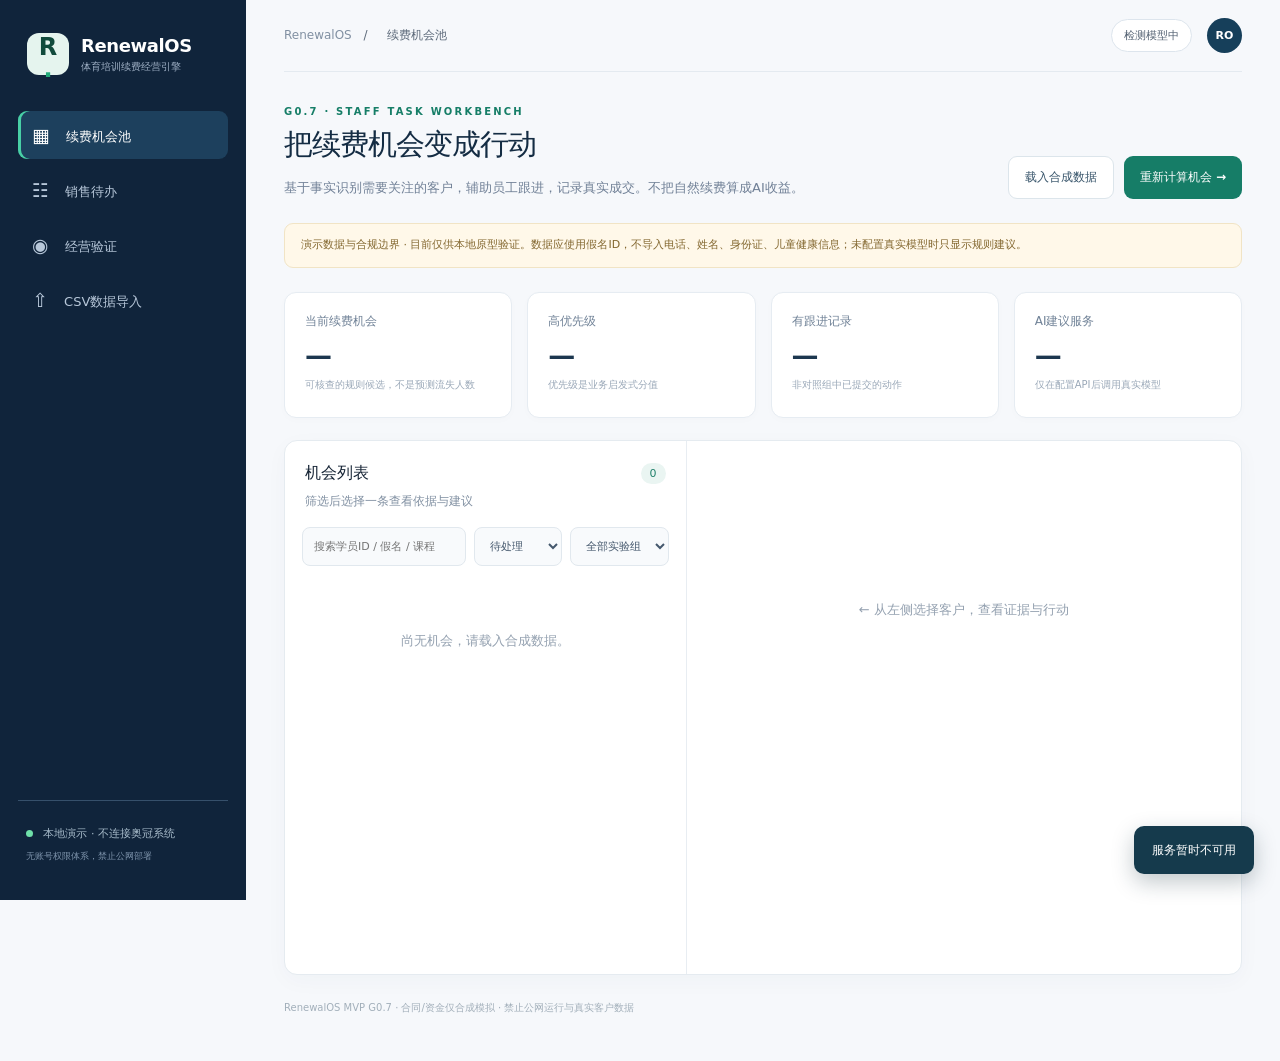
==== commit cb8be60e: "feat(g07): integrate static/index.html local task engine" ====
--- a/static/index.html
+++ b/static/index.html
@@ -7,6 +7,7 @@
     <div class="brand"><div class="brand-logo">R<span>·</span></div><div><strong>RenewalOS</strong><small>体育培训续费经营引擎</small></div></div>
     <nav aria-label="主导航">
       <button class="nav active" data-view="opportunities"><span>▦</span> 续费机会池</button>
+      <button class="nav" data-view="tasks"><span>☷</span> 销售待办</button>
       <button class="nav" data-view="insights"><span>◉</span> 经营验证</button>
       <button class="nav" data-view="import"><span>⇧</span> CSV数据导入</button>
     </nav>
@@ -14,12 +15,31 @@
   </aside>
   <main class="main">
     <div class="topbar"><div class="crumb">RenewalOS <span>/</span> <span id="viewName">续费机会池</span></div><div class="topright"><span id="modelStatus" class="pill">检测模型中</span><span class="avatar">RO</span></div></div>
-    <section class="header"><div><div class="eyebrow">G0.6 · LOCAL BUSINESS LOOP</div><h1 id="pageTitle">把续费机会变成行动</h1><p id="pageDescription">基于事实识别需要关注的客户，辅助员工跟进，记录真实成交。不把自然续费算成AI收益。</p></div><div class="header-actions"><button class="button light" id="loadDemo">载入合成数据</button><button class="button primary" id="recompute">重新计算机会 →</button></div></section>
+    <section class="header"><div><div class="eyebrow">G0.7 · STAFF TASK WORKBENCH</div><h1 id="pageTitle">把续费机会变成行动</h1><p id="pageDescription">基于事实识别需要关注的客户，辅助员工跟进，记录真实成交。不把自然续费算成AI收益。</p></div><div class="header-actions"><button class="button light" id="loadDemo">载入合成数据</button><button class="button primary" id="recompute">重新计算机会 →</button></div></section>
     <div class="warning"><strong>演示数据与合规边界</strong> · 目前仅供本地原型验证。数据应使用假名ID，不导入电话、姓名、身份证、儿童健康信息；未配置真实模型时只显示规则建议。</div>
     <section id="opportunities" class="page visible">
       <div class="stat-grid"><article class="stat"><span>当前续费机会</span><strong id="statCount">—</strong><small>可核查的规则候选，不是预测流失人数</small></article><article class="stat"><span>高优先级</span><strong id="statHigh">—</strong><small>优先级是业务启发式分值</small></article><article class="stat"><span>有跟进记录</span><strong id="statFollowed">—</strong><small>非对照组中已提交的动作</small></article><article class="stat"><span>AI建议服务</span><strong id="statAI">—</strong><small>仅在配置API后调用真实模型</small></article></div>
       <div class="workspace"><div class="list-panel"><div class="panel-title"><div><h2>机会列表</h2><p>筛选后选择一条查看依据与建议</p></div><span id="listCount" class="count">0</span></div><div class="filters"><input id="search" placeholder="搜索学员ID / 假名 / 课程" aria-label="搜索续费机会"/><select id="status" aria-label="机会状态"><option value="active">待处理</option><option value="archived">已归档</option><option value="all">全部状态</option></select><select id="arm" aria-label="实验分组"><option value="all">全部实验组</option><option value="ai">AI组</option><option value="rules">规则组</option><option value="control">对照组</option></select></div><div id="opportunityList" class="opportunity-list"><div class="empty">尚无机会，请载入合成数据。</div></div></div>
       <div class="detail-panel" id="detail"><div class="empty large">← 从左侧选择客户，查看证据与行动</div></div></div>
+    </section>
+    <section id="tasks" class="page">
+      <div class="stat-grid">
+        <article class="stat"><span>当前待处理任务</span><strong id="taskStatOpen">—</strong><small>已分配的合成业务任务</small></article>
+        <article class="stat"><span>今日到期</span><strong id="taskStatToday">—</strong><small>任务提醒，不是自动触达</small></article>
+        <article class="stat"><span>已逾期</span><strong id="taskStatOverdue">—</strong><small>需员工人工判断与跟进</small></article>
+        <article class="stat"><span>已结束</span><strong id="taskStatResolved">—</strong><small>不等于真实续费成交</small></article>
+      </div>
+      <div class="card work-filters">
+        <label>门店代号<input id="taskStore" placeholder="全部门店，示例 DEMO-STORE" maxlength="100"/></label>
+        <label>员工代号（不是登录身份）<input id="taskOwner" placeholder="全部责任人" maxlength="50"/></label>
+        <label>到期范围<select id="taskDue"><option value="all">全部</option><option value="overdue">逾期</option><option value="today">今日</option><option value="upcoming">未来</option><option value="resolved">已结束</option></select></label>
+        <button class="button light" id="taskReload">刷新待办</button>
+      </div>
+      <div class="workspace work-layout">
+        <div class="list-panel"><div class="panel-title"><div><h2>任务列表</h2><p>按截止日排序；选择一项查看跟进与历史</p></div><span class="count" id="taskListCount">0</span></div><div class="opportunity-list" id="taskList"></div></div>
+        <div class="detail-panel" id="taskDetail"><div class="empty large">← 选择一项任务查看操作</div></div>
+      </div>
+      <p class="small">G0.7 本地合成演示：没有真实账号权限和自动消息发送；销售动作应由有授权的员工执行。</p>
     </section>
     <section id="insights" class="page"><div class="stat-grid"><article class="stat"><span>旧版续费记录净额（演示）</span><strong id="netPaid">—</strong><small>仅旧版 renewals；新合同资金见冻结队列，不能直接相加</small></article><article class="stat"><span>累计跟进记录</span><strong id="followupEvents">—</strong><small>仅证明行动被记录</small></article><article class="stat"><span>可归因增量续费</span><strong>未建立</strong><small>需要成熟观察期和随机对照</small></article><article class="stat"><span>ROI</span><strong>不可判定</strong><small>尚无可验证增量与完整成本</small></article></div>
       <div class="two-col"><div class="card"><h2>家庭级随机分组</h2><p>同一家庭内多个学员不会跨组，分组结果首次生成后保持不变。</p><div id="armBars" class="arm-bars"></div></div><div class="card"><h2>收益归因结论</h2><div class="evidence"><span class="risk-dot"></span><div><strong>NOT ESTABLISHED</strong><p id="attributionNote">缺少成熟实验窗口和真实成本。</p></div></div><p>规则组与AI组必须分别与正常运营对照组比较，并扣除退款和增量履约/营销成本。客户付钱 ≠ AI带来新增付款。</p></div></div>
@@ -39,7 +59,7 @@
       <div class="card scenario"><h2>经营回本门槛 · 假设测算</h2><p>这是用于商务讨论的情景计算器，与上方实际流水无关，不是经营效果报告。</p><div class="scenario-grid"><label>平均续费合同额（元）<input id="calcPrice" type="number" min="0" max="100000" value="3000"/></label><label>增量贡献毛利率（%）<input id="calcMargin" type="number" min="1" max="100" value="50"/></label><label>90天完全成本（元）<input id="calcCost" type="number" min="0" max="1000000" value="30000"/></label><label>到期客户数（人）<input id="calcCustomers" type="number" min="1" max="100000" value="500"/></label></div><div class="scenario-result"><div><small>覆盖完全成本需要的增量续费</small><strong id="calcDeals">—</strong></div><div><small>对应净续费率增量</small><strong id="calcUplift">—</strong></div></div></div>
     </section>
     <section id="import" class="page"><div class="two-col"><div class="card"><h2>CSV导入</h2><p>按照固定模板分批导入。按学员→课包→考勤→原有续费/新合同→新现金事件顺序导入。新增合同与付款事件不可改写，重复ID需与原记录一致。</p><div class="import-grid"><label>数据类型<select id="importKind"><option value="learners">1. 学员/家庭</option><option value="packages">2. 课包</option><option value="attendance">3. 考勤</option><option value="renewals">4. 旧版续费记录（独立口径）</option><option value="contracts">5. 新续费合同</option><option value="cash_events">6. 合同付款/退款事件</option></select></label><label>选择CSV文件<input type="file" id="csvFile" accept=".csv,text/csv"/></label></div><button class="button primary" id="upload">导入所选CSV</button><div class="hint" id="importHint">仅支持UTF-8 CSV；单次≤2MB、≤5,000行。导入是按ID更新，不是删除全量数据。</div></div><div class="card"><h2>标准数据字典</h2><p>按右侧模板字段导入，不需要姓名、手机或家长联系方式。</p><div id="schemaText" class="schema"></div><p class="small">使用真实客户数据之前，需要补齐身份认证、访问审计、数据生命周期管理、合法授权和部署安全。当前演示版不适合生产使用。</p></div></div></section>
-    <footer>RenewalOS MVP G0.6 · 合同/资金仅合成模拟 · 禁止公网运行与真实客户数据</footer>
+    <footer>RenewalOS MVP G0.7 · 合同/资金仅合成模拟 · 禁止公网运行与真实客户数据</footer>
   </main>
 </div>
 <div id="toast" role="status" aria-live="polite"></div>
--- a/static/style.css
+++ b/static/style.css
@@ -3,3 +3,11 @@
 .scenario{margin-top:18px}.scenario-grid{display:grid;grid-template-columns:repeat(4,minmax(0,1fr));gap:12px;margin-top:18px}.scenario-grid label{font-size:11px;color:#718599;display:grid;gap:7px}.scenario-grid input{width:100%;border:1px solid #dbe7ed;border-radius:8px;padding:11px;font-size:13px}.scenario-result{display:flex;gap:40px;border-top:1px solid #e8eef0;padding-top:18px;margin-top:20px}.scenario-result div{display:grid;gap:6px}.scenario-result small{font-size:11px;color:#8a9cab}.scenario-result strong{font-size:25px;color:#167d67}@media(max-width:900px){.scenario-grid{grid-template-columns:repeat(2,1fr)}}
 
 .cohort-reports{display:grid;gap:12px;margin-top:20px}.cohort-card{border:1px solid #e4ecf0;border-radius:8px;padding:15px;background:#f8fbfc;font-size:12px}.cohort-grid{display:grid;grid-template-columns:repeat(3,1fr);gap:10px;margin:12px 0}.cohort-arm{border-radius:6px;padding:10px;background:white;color:#587083;font-size:11px}.event-lines{display:grid;gap:7px;margin-top:10px}.event-line{border-left:2px solid #7c9dab;background:#f7f9fb;padding:9px;font-size:11px;overflow-wrap:anywhere}@media(max-width:750px){.cohort-grid{grid-template-columns:1fr}}
+
+/* G0.6: auditable synthetic renewal transaction steps */
+.sale-panel {margin-top:10px;padding:14px;border:1px solid #c9dce6;background:#f8fbfe;border-radius:10px;}
+.sale-panel .detail-form {margin:13px 0;}
+.sale-panel .event-lines {margin-bottom:12px;}
+.sale-content p {margin:10px 0;}
+.filters select {max-width:135px;}
+@media(max-width:760px){.filters {flex-wrap:wrap}.filters input {flex-basis:100%}}
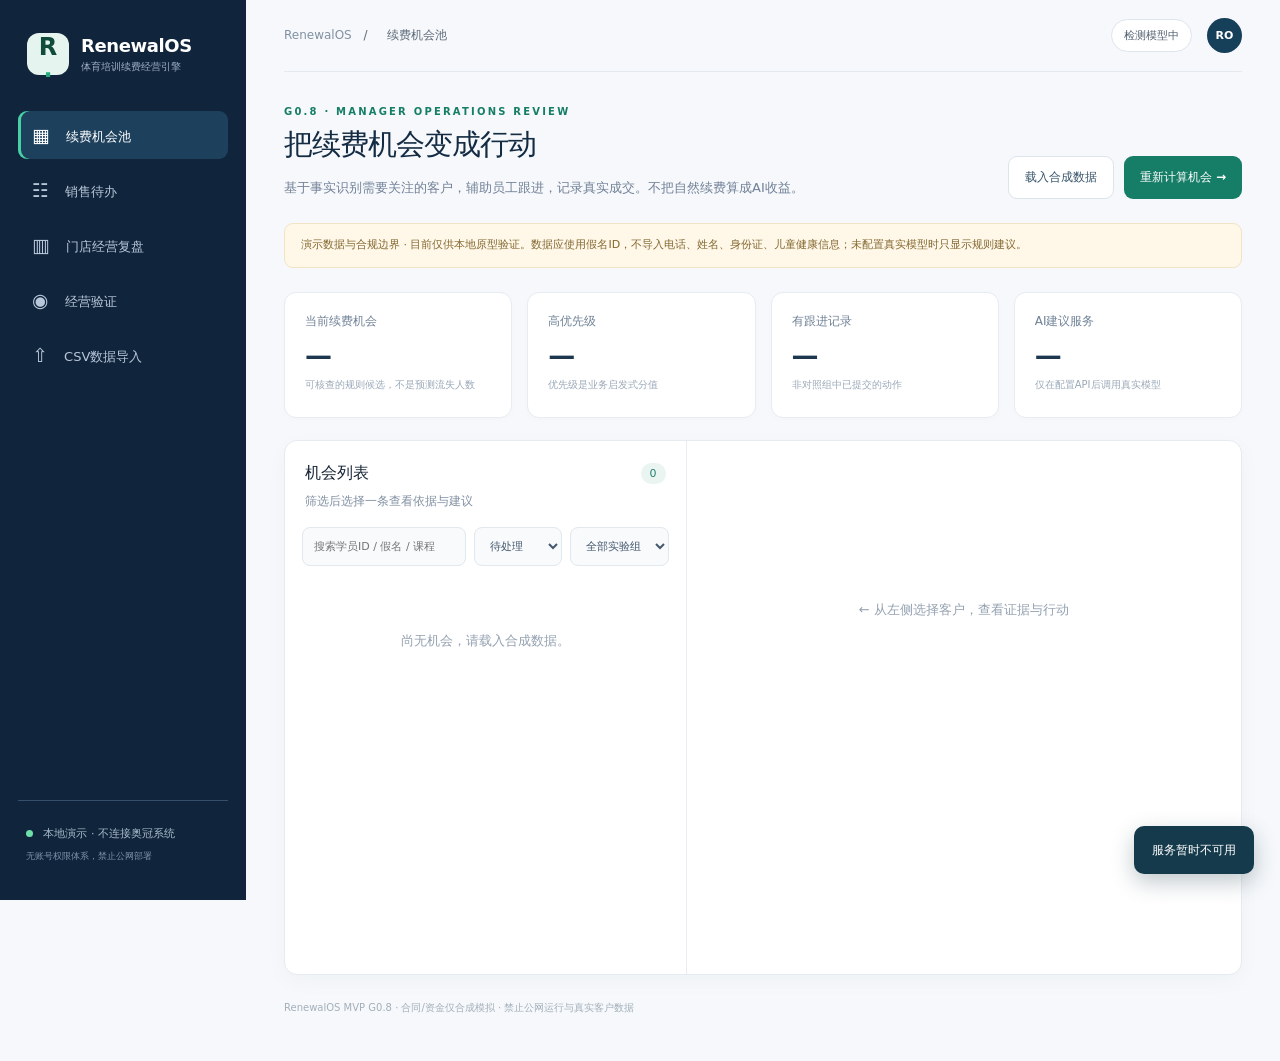
==== commit 11035075: "feat(g08): manager process review, exception queue and non-causal cash reconciliation" ====
--- a/static/index.html
+++ b/static/index.html
@@ -8,6 +8,7 @@
     <nav aria-label="主导航">
       <button class="nav active" data-view="opportunities"><span>▦</span> 续费机会池</button>
       <button class="nav" data-view="tasks"><span>☷</span> 销售待办</button>
+      <button class="nav" data-view="management"><span>▥</span> 门店经营复盘</button>
       <button class="nav" data-view="insights"><span>◉</span> 经营验证</button>
       <button class="nav" data-view="import"><span>⇧</span> CSV数据导入</button>
     </nav>
@@ -15,7 +16,7 @@
   </aside>
   <main class="main">
     <div class="topbar"><div class="crumb">RenewalOS <span>/</span> <span id="viewName">续费机会池</span></div><div class="topright"><span id="modelStatus" class="pill">检测模型中</span><span class="avatar">RO</span></div></div>
-    <section class="header"><div><div class="eyebrow">G0.7 · STAFF TASK WORKBENCH</div><h1 id="pageTitle">把续费机会变成行动</h1><p id="pageDescription">基于事实识别需要关注的客户，辅助员工跟进，记录真实成交。不把自然续费算成AI收益。</p></div><div class="header-actions"><button class="button light" id="loadDemo">载入合成数据</button><button class="button primary" id="recompute">重新计算机会 →</button></div></section>
+    <section class="header"><div><div class="eyebrow">G0.8 · MANAGER OPERATIONS REVIEW</div><h1 id="pageTitle">把续费机会变成行动</h1><p id="pageDescription">基于事实识别需要关注的客户，辅助员工跟进，记录真实成交。不把自然续费算成AI收益。</p></div><div class="header-actions"><button class="button light" id="loadDemo">载入合成数据</button><button class="button primary" id="recompute">重新计算机会 →</button></div></section>
     <div class="warning"><strong>演示数据与合规边界</strong> · 目前仅供本地原型验证。数据应使用假名ID，不导入电话、姓名、身份证、儿童健康信息；未配置真实模型时只显示规则建议。</div>
     <section id="opportunities" class="page visible">
       <div class="stat-grid"><article class="stat"><span>当前续费机会</span><strong id="statCount">—</strong><small>可核查的规则候选，不是预测流失人数</small></article><article class="stat"><span>高优先级</span><strong id="statHigh">—</strong><small>优先级是业务启发式分值</small></article><article class="stat"><span>有跟进记录</span><strong id="statFollowed">—</strong><small>非对照组中已提交的动作</small></article><article class="stat"><span>AI建议服务</span><strong id="statAI">—</strong><small>仅在配置API后调用真实模型</small></article></div>
@@ -41,6 +42,28 @@
       </div>
       <p class="small">G0.7 本地合成演示：没有真实账号权限和自动消息发送；销售动作应由有授权的员工执行。</p>
     </section>
+    <section id="management" class="page">
+      <div class="card work-filters manager-filters">
+        <label>门店代号（空白为所有本机合成门店）<input id="managerStore" placeholder="DEMO-STORE" maxlength="100"/></label>
+        <button class="button light" id="managerReload">刷新经营快照</button>
+      </div>
+      <div class="stat-grid">
+        <article class="stat"><span>累计识别机会</span><strong id="mgOpportunities">—</strong><small>一条课包只计一次</small></article>
+        <article class="stat"><span>当前活跃机会（非对照）</span><strong id="mgActive">—</strong><small>不计正常服务对照组</small></article>
+        <article class="stat"><span>逾期未结束任务</span><strong id="mgOverdue">—</strong><small>需经理核查，不代表员工绩效</small></article>
+        <article class="stat"><span>新合同关联净现金（模拟）</span><strong id="mgNetCash">—</strong><small>与旧版流水分别计，不能相加</small></article>
+      </div>
+      <div class="two-col manager-panels">
+        <div class="card"><h2>互斥经营阶段</h2><p>每条机会仅归入一个当前阶段；非真实漏斗转化率，也不是AI归因。</p><div id="mgStages" class="manager-metrics"></div></div>
+        <div class="card"><h2>过程里程碑覆盖</h2><p>分配、跟进、签约及净付款可能跨步骤，各项不是递进转化漏斗。</p><div id="mgMilestones" class="manager-metrics"></div></div>
+      </div>
+      <div class="two-col manager-panels">
+        <div class="card"><h2>需要人工处理的异常</h2><p>按紧急程度排序，不向对照组制造营销任务。</p><div id="mgAlerts" class="manager-cases"></div></div>
+        <div class="card"><h2>员工任务负荷（不用于绩效排名）</h2><div id="mgOwners" class="manager-metrics"></div></div>
+      </div>
+      <div class="card manager-panels"><h2>机会—任务—成交复盘</h2><p>点击一条记录跳转至机会详情或相关任务；收款只是账面事实，不证明由AI造成。</p><div id="mgCases" class="manager-cases"></div></div>
+      <p id="mgLimitations" class="detail-note">本机合成数据演示；未建立实验因果估计、真实支付或ROI。</p>
+    </section>
     <section id="insights" class="page"><div class="stat-grid"><article class="stat"><span>旧版续费记录净额（演示）</span><strong id="netPaid">—</strong><small>仅旧版 renewals；新合同资金见冻结队列，不能直接相加</small></article><article class="stat"><span>累计跟进记录</span><strong id="followupEvents">—</strong><small>仅证明行动被记录</small></article><article class="stat"><span>可归因增量续费</span><strong>未建立</strong><small>需要成熟观察期和随机对照</small></article><article class="stat"><span>ROI</span><strong>不可判定</strong><small>尚无可验证增量与完整成本</small></article></div>
       <div class="two-col"><div class="card"><h2>家庭级随机分组</h2><p>同一家庭内多个学员不会跨组，分组结果首次生成后保持不变。</p><div id="armBars" class="arm-bars"></div></div><div class="card"><h2>收益归因结论</h2><div class="evidence"><span class="risk-dot"></span><div><strong>NOT ESTABLISHED</strong><p id="attributionNote">缺少成熟实验窗口和真实成本。</p></div></div><p>规则组与AI组必须分别与正常运营对照组比较，并扣除退款和增量履约/营销成本。客户付钱 ≠ AI带来新增付款。</p></div></div>
       <div class="card scenario"><h2>冻结续费观察队列 · 经营事实</h2>
@@ -59,9 +82,9 @@
       <div class="card scenario"><h2>经营回本门槛 · 假设测算</h2><p>这是用于商务讨论的情景计算器，与上方实际流水无关，不是经营效果报告。</p><div class="scenario-grid"><label>平均续费合同额（元）<input id="calcPrice" type="number" min="0" max="100000" value="3000"/></label><label>增量贡献毛利率（%）<input id="calcMargin" type="number" min="1" max="100" value="50"/></label><label>90天完全成本（元）<input id="calcCost" type="number" min="0" max="1000000" value="30000"/></label><label>到期客户数（人）<input id="calcCustomers" type="number" min="1" max="100000" value="500"/></label></div><div class="scenario-result"><div><small>覆盖完全成本需要的增量续费</small><strong id="calcDeals">—</strong></div><div><small>对应净续费率增量</small><strong id="calcUplift">—</strong></div></div></div>
     </section>
     <section id="import" class="page"><div class="two-col"><div class="card"><h2>CSV导入</h2><p>按照固定模板分批导入。按学员→课包→考勤→原有续费/新合同→新现金事件顺序导入。新增合同与付款事件不可改写，重复ID需与原记录一致。</p><div class="import-grid"><label>数据类型<select id="importKind"><option value="learners">1. 学员/家庭</option><option value="packages">2. 课包</option><option value="attendance">3. 考勤</option><option value="renewals">4. 旧版续费记录（独立口径）</option><option value="contracts">5. 新续费合同</option><option value="cash_events">6. 合同付款/退款事件</option></select></label><label>选择CSV文件<input type="file" id="csvFile" accept=".csv,text/csv"/></label></div><button class="button primary" id="upload">导入所选CSV</button><div class="hint" id="importHint">仅支持UTF-8 CSV；单次≤2MB、≤5,000行。导入是按ID更新，不是删除全量数据。</div></div><div class="card"><h2>标准数据字典</h2><p>按右侧模板字段导入，不需要姓名、手机或家长联系方式。</p><div id="schemaText" class="schema"></div><p class="small">使用真实客户数据之前，需要补齐身份认证、访问审计、数据生命周期管理、合法授权和部署安全。当前演示版不适合生产使用。</p></div></div></section>
-    <footer>RenewalOS MVP G0.7 · 合同/资金仅合成模拟 · 禁止公网运行与真实客户数据</footer>
+    <footer>RenewalOS MVP G0.8 · 合同/资金仅合成模拟 · 禁止公网运行与真实客户数据</footer>
   </main>
 </div>
 <div id="toast" role="status" aria-live="polite"></div>
 <script src="/static/app.js"></script>
-</body></html>
+</body></html>
--- a/static/style.css
+++ b/static/style.css
@@ -11,3 +11,21 @@
 .sale-content p {margin:10px 0;}
 .filters select {max-width:135px;}
 @media(max-width:760px){.filters {flex-wrap:wrap}.filters input {flex-basis:100%}}
+/* G0.7: local staff task queue; no account identity is implied. */
+.work-filters{display:flex;align-items:end;flex-wrap:wrap;gap:15px;min-height:auto;padding:17px 20px;margin-bottom:16px}
+.work-filters label{display:grid;gap:7px;font-size:11px;color:#526a7c;flex:1;min-width:150px}
+.work-filters input,.work-filters select{padding:10px;border:1px solid #dce5eb;border-radius:8px;background:#fff;min-width:0;width:100%;font-size:12px}
+.work-layout{min-height:570px}
+.task-create-panel .detail-form{margin-top:12px}
+@media(max-width:670px){.work-filters{display:grid;grid-template-columns:1fr}.work-layout{grid-template-columns:1fr}}
+
+/* G0.8 manager process review — read-only synthetic/local */
+.manager-panels{margin-bottom:18px}.manager-panels.card{margin-top:18px}.manager-metrics{display:grid;gap:10px;margin-top:16px}
+.manager-metric{display:flex;gap:12px;justify-content:space-between;align-items:center;border-bottom:1px solid #edf2f5;padding:9px 0;font-size:12px;color:#627487}
+.manager-metric strong{font-size:16px;color:#183d54;flex-shrink:0}
+.manager-cases{display:grid;gap:8px;margin-top:15px;max-height:430px;overflow-y:auto}
+.manager-case{width:100%;display:flex;flex-direction:column;gap:6px;text-align:left;background:#f8fbfd;border:1px solid #e3edf3;padding:12px 15px;border-radius:9px;color:#324c60}
+.manager-case:hover,.manager-case:focus-visible{background:#ebf6f2;outline-color:#137b65}
+.manager-case strong{font-size:12px}.manager-case small{font-size:11px;color:#71859a}
+#mgLimitations{margin:14px 0 24px}#managerStore{width:100%}
+@media(max-width:850px){.manager-panels{grid-template-columns:1fr}}
